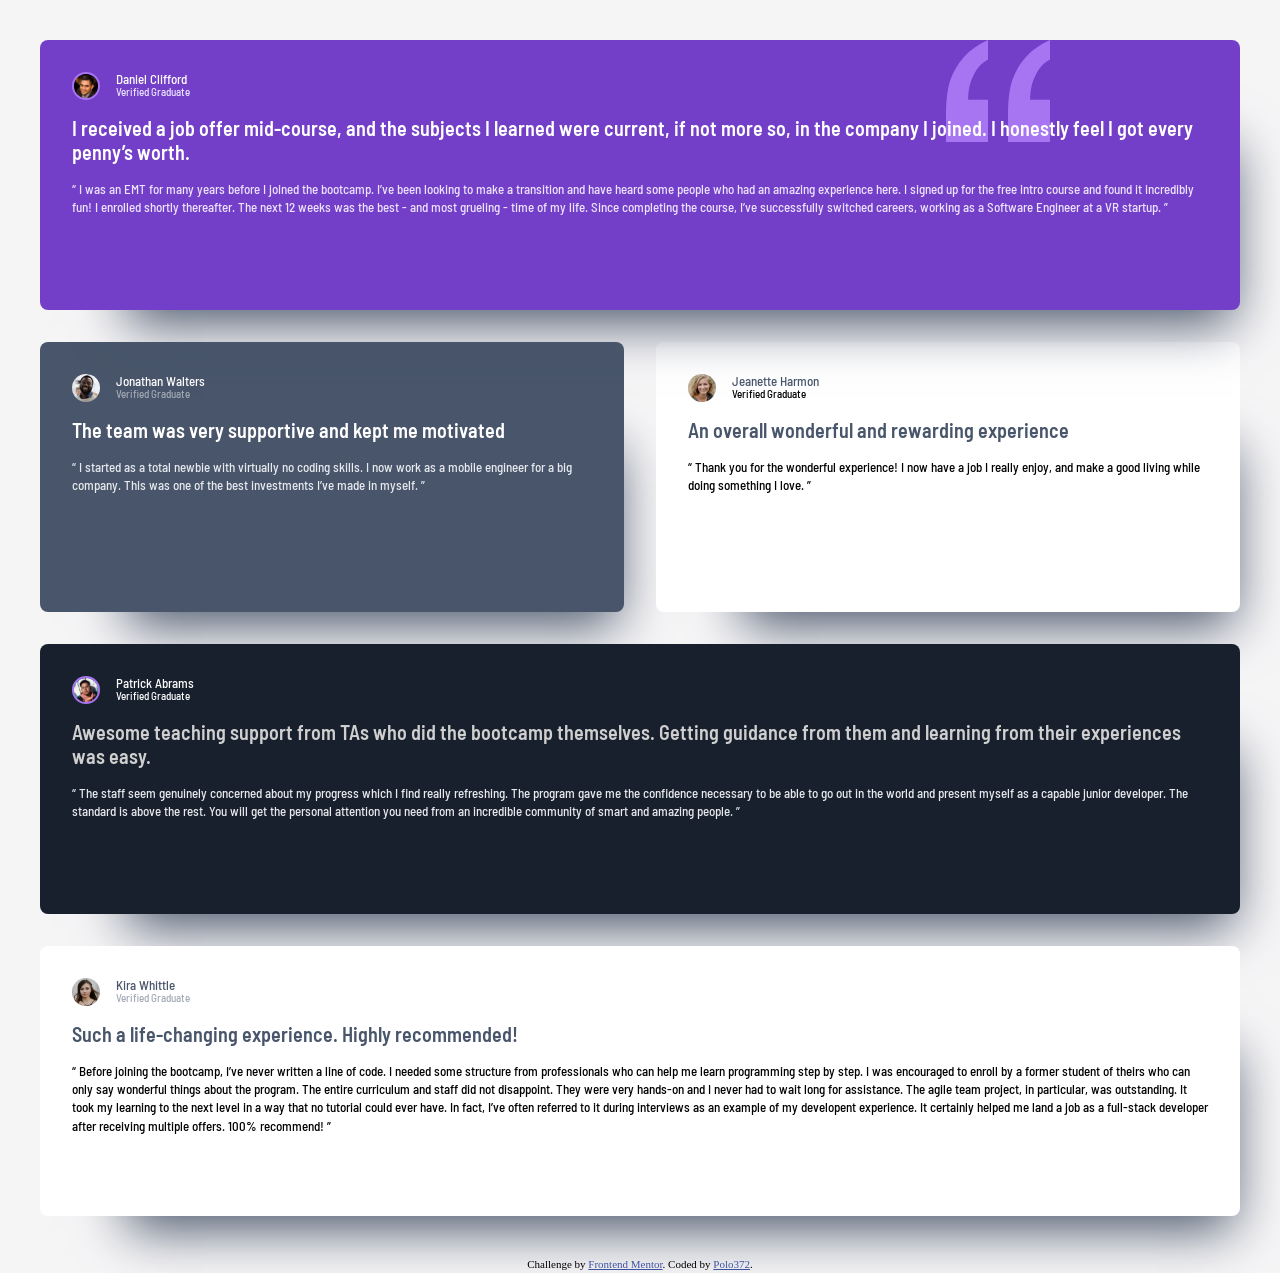
==== index.html @ b153e226 "Add foundational styles and layout for testimonials grid section - Introduced reset.css for consiste" ====
<!DOCTYPE html>
<html lang="en">
<head>
  <meta charset="UTF-8">
  <meta name="viewport" content="width=device-width, initial-scale=1.0"> <!-- displays site properly based on user's device -->
  <link rel="preconnect" href="https://fonts.googleapis.com">
  <link rel="preconnect" href="https://fonts.gstatic.com" crossorigin>
  <link href="https://fonts.googleapis.com/css2?family=Barlow+Semi+Condensed:ital,wght@0,100;0,200;0,300;0,400;0,500;0,600;0,700;0,800;0,900;1,100;1,200;1,300;1,400;1,500;1,600;1,700;1,800;1,900&display=swap" rel="stylesheet">
  <link rel="icon" type="image/png" sizes="32x32" href="./images/favicon-32x32.png">
  <link rel="stylesheet" href="./style/style.css">
  <meta name="description" content="A testimonial page">
  <title>Frontend Mentor | [Challenge Name Here]</title>

  <!-- Feel free to remove these styles or customise in your own stylesheet 👍 -->
  <style>
    .attribution { font-size: 0.6875rem; text-align: center; }
    .attribution a { color: hsl(228, 45%, 44%); }
  </style>
</head>
<body>
  <main>
    <section class="card card--purple">
            <img src="./images/bg-pattern-quotation.svg" alt="" aria-hidden="true" class="quotation">
      <header>
        <img src="./images/image-daniel.jpg" alt="Daniel's portrait" class="img__border--purple">
        <div class="witness">
          <p class="name name--white  text-preset-2">Daniel Clifford</p> <!-- white -->
          <p class="type type--purple text-preset-4">Verified Graduate</p> <!-- purple 50 -->
        </div>
      </header> 
      <article>
        <p class="text-preset-1 testimonies testimonies--white"> <!-- white -->
          I received a job offer mid-course, and the subjects I learned were current, if not more so,
          in the company I joined. I honestly feel I got every penny’s worth.
        </p>

        <p class="text-preset-3 citation citation--purple">
          “ I was an EMT for many years before I joined the bootcamp. I’ve been looking to make a
          transition and have heard some people who had an amazing experience here. I signed up
          for the free intro course and found it incredibly fun! I enrolled shortly thereafter.
          The next 12 weeks was the best - and most grueling - time of my life. Since completing
          the course, I’ve successfully switched careers, working as a Software Engineer at a VR startup. ”
        </p>
      </article>
    </section>
   
    <section class="card card--grey">
      <header>
        <img src="./images/image-jonathan.jpg" alt="Jonathan's portrait" img__border--purple>
        <div class="wrapper">
          <p class="name name--white text-preset-2">Jonathan Walters</p>
          <p class="type type--grey text-preset-4">Verified Graduate</p>
        </div>
      </header>
      <article>
        <p class="text-preset-1 testimonies testimonies--white">The team was very supportive and kept me motivated</p>
        <p class="text-preset-3 citation citation--grey100">
          “ I started as a total newbie with virtually no coding skills. I now work as a mobile engineer
          for a big company. This was one of the best investments I’ve made in myself. ”
        </p>
      </article>
    </section>

    <section class="card card--white card--little">
      <header>
        <img src="./images/image-jeanette.jpg" alt="Jeanette's portrait">
          <div class="wrapper">
            <p class="name name--grey500 text-preset-2">Jeanette Harmon</p>
            <p class="type type--grey400 text-preset-4">Verified Graduate</p>
          </div>
      </header>
      <article>
        <p class="text-preset-1 testimonies testimonies--grey500">An overall wonderful and rewarding experience</p>
        <p class="text-preset-3 citation citation--grey400">“ Thank you for the wonderful experience! I now have a job I really enjoy, and make a good living
        while doing something I love. ”</p>
      </article>
    </section>

    <section class="card card--darkblue">
      <header>
        <img src="./images/image-patrick.jpg" alt="Patrick's portrait" class="img__border--purple">
        <div class="wrapper">
          <p class="name name--white text-preset-2">Patrick Abrams</p>
          <p class="type type--white text-preset-4">Verified Graduate</p>
        </div>
      </header>
      <article>
        <p class="text-preset-1 testimonies testimonies--grey200">
          Awesome teaching support from TAs who did the bootcamp themselves. Getting guidance from them and
          learning from their experiences was easy.
        </p>
        <p class="text-preset-3 citation citation--grey100">
          “ The staff seem genuinely concerned about my progress which I find really refreshing. The program
          gave me the confidence necessary to be able to go out in the world and present myself as a capable
          junior developer. The standard is above the rest. You will get the personal attention you need from
          an incredible community of smart and amazing people. ”
        </p>
      </article>
    </section>

    <section class="card card--white card--big">
      <header>
        <img src="./images/image-kira.jpg" alt="Kira's portrait">
        <div class="wrapper">
          <p class="name name--grey500 text-preset-2">Kira Whittle</p>
          <p class="type type--grey text-preset-4">Verified Graduate</p>
        </div>
      </header>
      <article>
        <p class="text-preset-1 testimonies testimonies--grey500">Such a life-changing experience. Highly recommended!</p>
        <p class="text-preset-3 citation citation--grey400">“ Before joining the bootcamp, I’ve never written a line of code. I needed some structure from
        professionals who can help me learn programming step by step. I was encouraged to enroll by a former
        student of theirs who can only say wonderful things about the program. The entire curriculum and staff
        did not disappoint. They were very hands-on and I never had to wait long for assistance. The agile team
        project, in particular, was outstanding. It took my learning to the next level in a way that no tutorial
        could ever have. In fact, I’ve often referred to it during interviews as an example of my developent
        experience. It certainly helped me land a job as a full-stack developer after receiving multiple offers.
        100% recommend! ”</p>
      </article>
    </section>
  </main>
  <footer class="attribution">
    Challenge by <a href="https://www.frontendmentor.io?ref=challenge">Frontend Mentor</a>. 
    Coded by <a href="https://github.com/polo372">Polo372</a>.
  </footer>
</body>
</html>
---- style/style.css ----
@import 'reset.css';
@import 'variable.css';
@import 'typo.css';

body{
    min-height: 100vh;
    background-color: #F6F5F6;
}
footer{
    position: relative;
    bottom: 0;
}
main{
    margin: var(--spacing_500);
}
.card{
    /* max-height: max-content; */
    padding: var(--spacing_400);
    box-shadow: 40px 60px 50px -47px rgba(72, 85, 106, 24.74);
    border-radius: 8px;
    margin-bottom: var(--spacing_400);
}
.card--purple{
    background-color: var(--purple_500);
}
.card--grey{
    background-color: var(--grey_500);
}
header{
    display: flex;
    justify-content: flex-start;
    /* width: 45%; */
    margin-bottom: var(--spacing_200);
}
header img{
    height: 28px;
    width: 28px;
    border-radius: 50%;
    margin-right: var(--spacing_200);
}
.img__border--purple {
    border: 2px solid var(--purple_300);
}

.name--white,
.testimonies--white,
.type--white{
    color: #fff;
}
.type--purple,
.citation--purple{
    color: var(--purple_50);
}
.citation,
.testimonies{
    margin-top: var(--spacing_200);
}
.type--grey{
    color: #A3AAB4;
}
.citation--grey100{
    color: var(--grey_100);
}
.card--white{
    background-color: #fff;
}
.name--grey500,
.testimonies--grey500,
.name--grey500{
    color: var(--grey_500);
}
.type--grey400,
.citation--grey400{
    color: var(--grey_400)
}
.card--darkblue{
    background-color: var(--bg_color-dark_blue);
}
.testimonies--grey200{
    color: var(--grey_200);
}
.quotation{
    display: none;
}
@media(min-width: 768px) {
    main{
        display: grid;
        grid-template-columns: repeat(8, 1fr);
        grid-template-rows: repeat(4, 1fr);
        gap: 32px;
    }
    main .card{
        margin-bottom: 0;
    }
    .card--purple{
        grid-area: 1 / 1 / 2 / -1;
        width: 100%;
        height: 270px;
        position: relative;
        z-index: 0;
        /* margin-bottom: 0; */
        }
    .card--grey{
        grid-area: 2/ 1 / 3 / 5;
        /* width: 45%; */
        /* height: 100%; */
    }
    .card--little{
        grid-area : 2 / 5 / 3 / -1;
        /* width: 45%; */
        /* height: 246px; */
    }
    .card--darkblue{
        grid-area: 3 / 1 / 4 / -1;
    }
    .card--big{
        grid-area: 4 / 1 / -1 / -1;
    }
    .quotation{
        display: block;
        width: 104px;
        height: 102px;
        position: absolute;
        top: 0px;
        right: 190px;
        z-index: 10;
    }
    .testimonies{
        position: relative;
        z-index: 100;
    }
}
@media(min-width: 1440px) {
    body{
        display: flex;
        flex-direction: column;
        justify-content: center;
    }
    main{
        display: grid;
        grid-template-columns: repeat(12, 1fr);
        grid-template-rows: repeat(4, 1fr);
        gap: 32px;
    }
    .card--purple{
        grid-area: 1 / 1 / 3 / 7;
    }
    .card--grey{
        grid-area: 1 / 7 / 3 / 10;
    }
    .card--big{
        grid-area : 1  / 10 / -1 / -1;
    }
    .card--darkblue{
        grid-area: 3 / 4 / -1 / 10;
    }
    .card--little{
        grid-area: 3 / 1 / -1 / 4;
    }
}
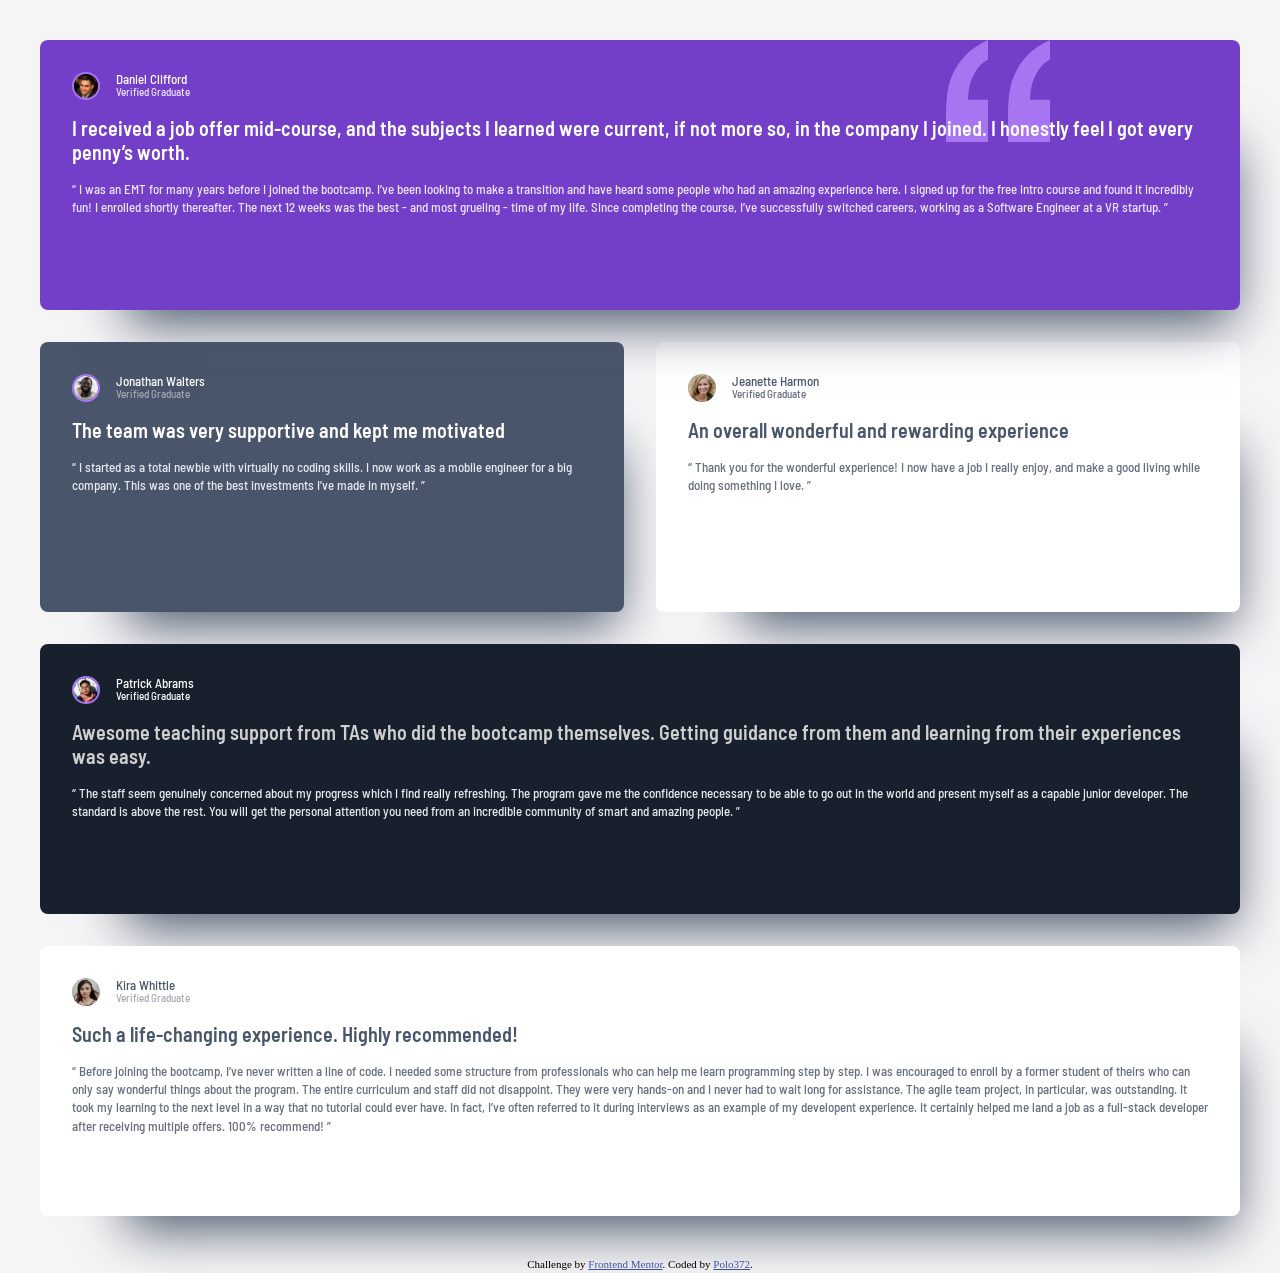
==== commit df85fceb: "fix erreur" ====
--- a/index.html
+++ b/index.html
@@ -22,7 +22,7 @@
     <section class="card card--purple">
             <img src="./images/bg-pattern-quotation.svg" alt="" aria-hidden="true" class="quotation">
       <header>
-        <img src="./images/image-daniel.jpg" alt="Daniel's portrait" class="img__border--purple">
+        <img src="./images/image-daniel.jpg" alt="Daniel's portrait" class="img__border--purple img--round">
         <div class="witness">
           <p class="name name--white  text-preset-2">Daniel Clifford</p> <!-- white -->
           <p class="type type--purple text-preset-4">Verified Graduate</p> <!-- purple 50 -->
@@ -46,7 +46,7 @@
    
     <section class="card card--grey">
       <header>
-        <img src="./images/image-jonathan.jpg" alt="Jonathan's portrait" img__border--purple>
+        <img src="./images/image-jonathan.jpg" alt="Jonathan's portrait" class="img__border--purple img--round">
         <div class="wrapper">
           <p class="name name--white text-preset-2">Jonathan Walters</p>
           <p class="type type--grey text-preset-4">Verified Graduate</p>
@@ -63,7 +63,7 @@
 
     <section class="card card--white card--little">
       <header>
-        <img src="./images/image-jeanette.jpg" alt="Jeanette's portrait">
+        <img src="./images/image-jeanette.jpg" alt="Jeanette's portrait" class="img--round">
           <div class="wrapper">
             <p class="name name--grey500 text-preset-2">Jeanette Harmon</p>
             <p class="type type--grey400 text-preset-4">Verified Graduate</p>
@@ -78,7 +78,7 @@
 
     <section class="card card--darkblue">
       <header>
-        <img src="./images/image-patrick.jpg" alt="Patrick's portrait" class="img__border--purple">
+        <img src="./images/image-patrick.jpg" alt="Patrick's portrait" class="img__border--purple img--round">
         <div class="wrapper">
           <p class="name name--white text-preset-2">Patrick Abrams</p>
           <p class="type type--white text-preset-4">Verified Graduate</p>
@@ -100,7 +100,7 @@
 
     <section class="card card--white card--big">
       <header>
-        <img src="./images/image-kira.jpg" alt="Kira's portrait">
+        <img src="./images/image-kira.jpg" alt="Kira's portrait" class="img--round">
         <div class="wrapper">
           <p class="name name--grey500 text-preset-2">Kira Whittle</p>
           <p class="type type--grey text-preset-4">Verified Graduate</p>
--- a/style/style.css
+++ b/style/style.css
@@ -16,7 +16,7 @@
 .card{
     /* max-height: max-content; */
     padding: var(--spacing_400);
-    box-shadow: 40px 60px 50px -47px rgba(72, 85, 106, 24.74);
+    box-shadow: 40px 60px 50px -47px rgba(72, 85, 106, 24);
     border-radius: 8px;
     margin-bottom: var(--spacing_400);
 }
@@ -32,7 +32,7 @@
     /* width: 45%; */
     margin-bottom: var(--spacing_200);
 }
-header img{
+.img--round{
     height: 28px;
     width: 28px;
     border-radius: 50%;
@@ -98,17 +98,12 @@
         height: 270px;
         position: relative;
         z-index: 0;
-        /* margin-bottom: 0; */
         }
     .card--grey{
         grid-area: 2/ 1 / 3 / 5;
-        /* width: 45%; */
-        /* height: 100%; */
     }
     .card--little{
         grid-area : 2 / 5 / 3 / -1;
-        /* width: 45%; */
-        /* height: 246px; */
     }
     .card--darkblue{
         grid-area: 3 / 1 / 4 / -1;
